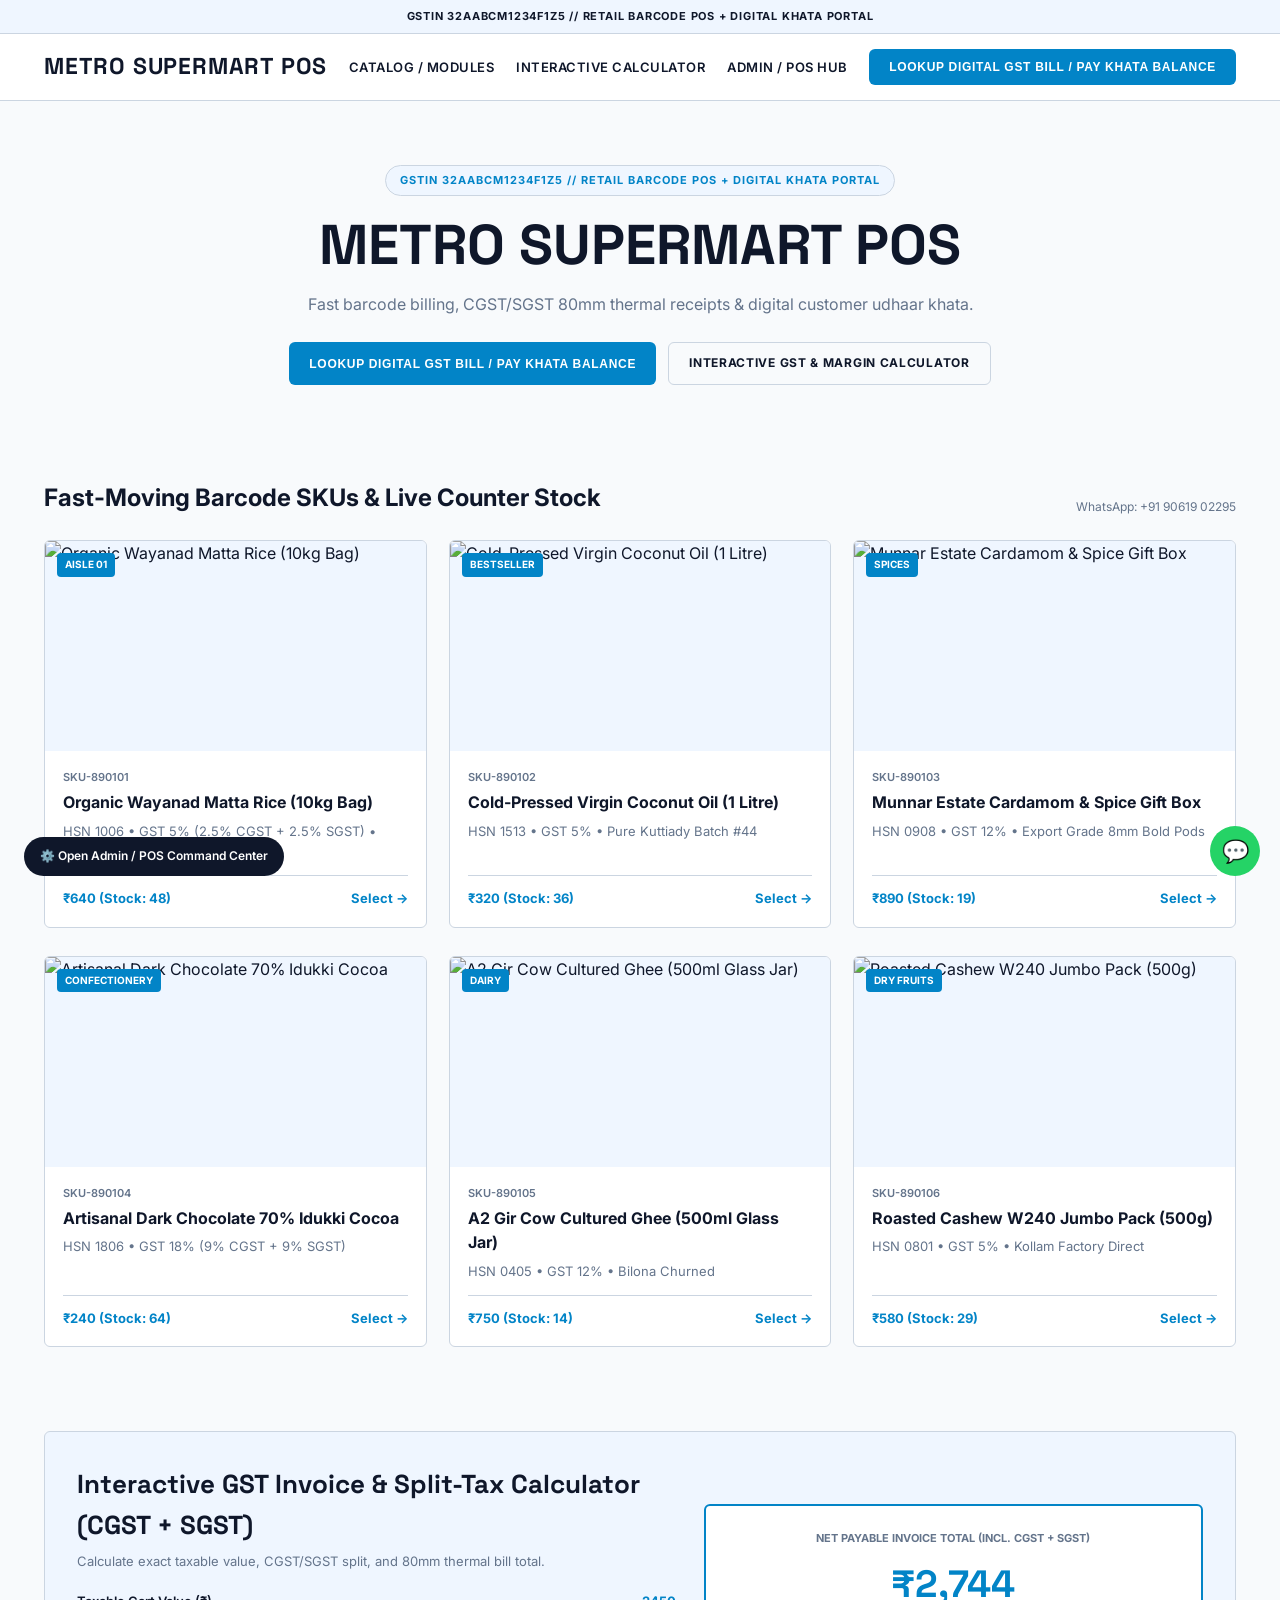
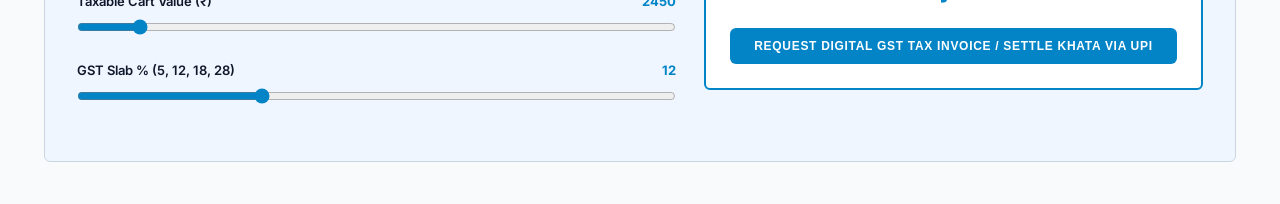
==== public/index.html @ 708db9aa "feat(tpl-serp-retail-pos-gst): multi-track Cloudflare Edge + Docker + POS/Admin Hub + whitelabel" ====
<!DOCTYPE html>
<html lang="en">
<head>
  <meta charset="UTF-8">
  <meta name="viewport" content="width=device-width, initial-scale=1.0">
  <title>METRO SUPERMART POS — Small ERP</title>
  <link rel="preconnect" href="https://fonts.googleapis.com">
  <link rel="preconnect" href="https://fonts.gstatic.com" crossorigin>
  <link href="https://fonts.googleapis.com/css2?family=Inter:wght@400;500;600;700&family=Space+Grotesk:wght@600;700&display=swap" rel="stylesheet">
  <link rel="stylesheet" href="theme-tokens.css">
  <script src="whitelabel.js"></script>
  <style>
    * { box-sizing: border-box; margin: 0; padding: 0; }
    body {
      font-family: var(--font-primary);
      background-color: var(--bg-main);
      color: var(--color-dark);
      line-height: 1.55;
      -webkit-font-smoothing: antialiased;
    }
    .top-bar {
      background: var(--bg-canvas);
      color: var(--color-dark);
      font-size: 11px;
      font-weight: 700;
      letter-spacing: 0.8px;
      text-transform: uppercase;
      text-align: center;
      padding: 8px 16px;
      border-bottom: 1px solid var(--border-color);
    }
    header {
      position: sticky;
      top: 0;
      z-index: 100;
      background: rgba(255, 255, 255, 0.94);
      backdrop-filter: blur(12px);
      border-bottom: 1px solid var(--border-color);
    }
    .nav-container {
      max-width: 1240px;
      margin: 0 auto;
      padding: 15px 24px;
      display: flex;
      align-items: center;
      justify-content: space-between;
      gap: 16px;
    }
    .brand-logo {
      font-family: var(--font-accent);
      font-size: 23px;
      font-weight: 700;
      letter-spacing: 0.8px;
      text-transform: uppercase;
      color: var(--color-dark);
      text-decoration: none;
    }
    .brand-logo span {
      font-family: var(--font-primary);
      color: var(--color-primary);
      font-size: 11px;
      letter-spacing: 2px;
      display: block;
      margin-top: -2px;
    }
    nav.desktop-nav { display: flex; gap: 22px; align-items: center; }
    nav.desktop-nav a {
      color: var(--color-dark);
      text-decoration: none;
      font-size: 13px;
      font-weight: 600;
      text-transform: uppercase;
      letter-spacing: 0.5px;
    }
    nav.desktop-nav a:hover { color: var(--color-primary); }
    .btn-primary {
      background: var(--color-primary);
      color: #FFFFFF;
      border: none;
      padding: 11px 20px;
      border-radius: var(--radius);
      font-size: 12px;
      font-weight: 700;
      text-transform: uppercase;
      letter-spacing: 0.7px;
      cursor: pointer;
      text-decoration: none;
      display: inline-flex;
      align-items: center;
      gap: 8px;
    }
    .btn-outline {
      background: transparent;
      color: var(--color-dark);
      border: 1px solid var(--border-color);
      padding: 11px 20px;
      border-radius: var(--radius);
      font-size: 12px;
      font-weight: 700;
      text-transform: uppercase;
      letter-spacing: 0.7px;
      cursor: pointer;
      text-decoration: none;
    }
    .hero-banner {
      padding: 64px 24px 52px;
      max-width: 1240px;
      margin: 0 auto;
      text-align: center;
    }
    .hero-pill {
      display: inline-block;
      background: var(--bg-canvas);
      border: 1px solid var(--border-color);
      color: var(--color-primary);
      font-size: 11px;
      font-weight: 700;
      letter-spacing: 1px;
      padding: 6px 14px;
      border-radius: 999px;
      margin-bottom: 18px;
    }
    .hero-banner h1 {
      font-family: var(--font-accent);
      font-size: clamp(32px, 4.6vw, 56px);
      line-height: 1.1;
      margin-bottom: 16px;
    }
    .hero-banner p {
      font-size: 16px;
      color: #64748B;
      max-width: 680px;
      margin: 0 auto 26px;
    }
    .hero-actions { display: flex; gap: 12px; justify-content: center; flex-wrap: wrap; }
    .section-wrap { max-width: 1240px; margin: 0 auto; padding: 42px 24px; }
    .section-head {
      display: flex;
      align-items: flex-end;
      justify-content: space-between;
      margin-bottom: 24px;
      gap: 16px;
      flex-wrap: wrap;
    }
    .bento-grid {
      display: grid;
      grid-template-columns: repeat(3, 1fr);
      gap: var(--grid-gap-desktop);
    }
    .bento-card {
      background: #FFFFFF;
      border: 1px solid var(--border-color);
      border-radius: var(--radius);
      overflow: hidden;
      display: flex;
      flex-direction: column;
      cursor: pointer;
      transition: transform 0.2s, border-color 0.2s;
    }
    .bento-card:hover { transform: translateY(-4px); border-color: var(--color-primary); }
    .bento-img-wrap { height: 210px; position: relative; background: var(--bg-canvas); overflow: hidden; }
    .bento-img-wrap img { width: 100%; height: 100%; object-fit: cover; }
    .bento-badge {
      position: absolute;
      top: 12px;
      left: 12px;
      background: var(--color-primary);
      color: #FFF;
      font-size: 10px;
      font-weight: 700;
      padding: 4px 8px;
      border-radius: 4px;
    }
    .bento-body { padding: 18px; display: flex; flex-direction: column; flex: 1; }
    .bento-code { font-size: 11px; color: #64748B; font-weight: 600; margin-bottom: 4px; }
    .bento-title { font-size: 16px; font-weight: 700; margin-bottom: 6px; }
    .bento-sub { font-size: 13px; color: #64748B; margin-bottom: 14px; flex: 1; }
    .bento-footer {
      display: flex;
      justify-content: space-between;
      padding-top: 12px;
      border-top: 1px solid var(--border-color);
      font-size: 13px;
      font-weight: 700;
      color: var(--color-primary);
    }
    .calc-panel {
      background: var(--bg-canvas);
      border: 1px solid var(--border-color);
      border-radius: var(--radius);
      padding: 32px;
      display: grid;
      grid-template-columns: 1.2fr 1fr;
      gap: 28px;
      align-items: center;
    }
    .slider-group { margin-bottom: 18px; }
    .slider-group label { display: flex; justify-content: space-between; font-size: 13px; font-weight: 600; margin-bottom: 6px; }
    .slider-group input[type="range"] { width: 100%; accent-color: var(--color-primary); }
    .calc-result-card {
      background: #FFFFFF;
      border: 2px solid var(--color-primary);
      border-radius: var(--radius);
      padding: 24px;
      text-align: center;
    }
    .calc-result-val {
      font-family: var(--font-accent);
      font-size: 38px;
      font-weight: 700;
      color: var(--color-primary);
      margin: 8px 0 14px;
    }
    .modal-overlay {
      position: fixed;
      inset: 0;
      background: rgba(0, 0, 0, 0.65);
      z-index: 900;
      display: none;
      align-items: center;
      justify-content: center;
      padding: 16px;
    }
    .modal-overlay.open { display: flex; }
    .modal-box {
      background: #FFFFFF;
      color: var(--color-dark);
      border: 1px solid var(--border-color);
      border-radius: var(--radius);
      max-width: 480px;
      width: 100%;
      padding: 24px;
    }
    .form-field { margin-bottom: 12px; }
    .form-field label { display: block; font-size: 11px; font-weight: 700; text-transform: uppercase; margin-bottom: 4px; color: #64748B; }
    .form-field input {
      width: 100%;
      padding: 10px;
      background: var(--bg-main);
      color: var(--color-dark);
      border: 1px solid var(--border-color);
      border-radius: 4px;
    }
    .wa-float-btn {
      position: fixed;
      bottom: 24px;
      right: 20px;
      width: 50px;
      height: 50px;
      background: #25D366;
      border-radius: 50%;
      display: flex;
      align-items: center;
      justify-content: center;
      z-index: 500;
      text-decoration: none;
      color: #FFF;
      font-size: 22px;
    }
    .admin-pill-floating {
      position: fixed;
      bottom: 24px;
      left: 24px;
      background: var(--color-dark);
      color: #FFF;
      padding: 10px 16px;
      border-radius: 999px;
      font-size: 12px;
      font-weight: 600;
      text-decoration: none;
      z-index: 500;
    }
    @media (max-width: 860px) {
      .bento-grid, .calc-panel { grid-template-columns: 1fr; }
      nav.desktop-nav, .admin-pill-floating { display: none; }
    }
  </style>
</head>
<body>
  <div class="top-bar">GSTIN 32AABCM1234F1Z5 // RETAIL BARCODE POS + DIGITAL KHATA PORTAL</div>
  <header>
    <div class="nav-container">
      <a href="#" class="brand-logo">METRO SUPERMART POS</a>
      <nav class="desktop-nav">
        <a href="#catalog">Catalog / Modules</a>
        <a href="#calculator">Interactive Calculator</a>
        <a href="admin.html">Admin / POS Hub</a>
      </nav>
      <button class="btn-primary" onclick="openLeadModal()">Lookup Digital GST Bill / Pay Khata Balance</button>
    </div>
  </header>

  <section class="hero-banner">
    <span class="hero-pill">GSTIN 32AABCM1234F1Z5 // RETAIL BARCODE POS + DIGITAL KHATA PORTAL</span>
    <h1 data-wl-brand>METRO SUPERMART POS</h1>
    <p data-wl-tagline>Fast barcode billing, CGST/SGST 80mm thermal receipts & digital customer udhaar khata.</p>
    <div class="hero-actions">
      <button class="btn-primary" onclick="openLeadModal()">Lookup Digital GST Bill / Pay Khata Balance</button>
      <a href="#calculator" class="btn-outline">Interactive GST & Margin Calculator</a>
    </div>
  </section>

  <section class="section-wrap" id="catalog">
    <div class="section-head">
      <h2>Fast-Moving Barcode SKUs & Live Counter Stock</h2>
      <div id="drawerWaText" style="font-size:12px;color:#64748B;">WhatsApp: +91 90619 02295</div>
    </div>
    <div class="bento-grid" id="bentoGrid"></div>
  </section>

  <section class="section-wrap" id="calculator">
    <div class="calc-panel">
      <div>
        <h2 style="font-family:var(--font-accent);font-size:26px;margin-bottom:6px;">Interactive GST Invoice & Split-Tax Calculator (CGST + SGST)</h2>
        <p style="font-size:13px;color:#64748B;margin-bottom:20px;">Calculate exact taxable value, CGST/SGST split, and 80mm thermal bill total.</p>
        <div class="slider-group">
          <label><span>Taxable Cart Value (₹)</span><strong id="valSliderA" style="color:var(--color-primary);">2450</strong></label>
          <input type="range" id="sliderA" min="100" max="25000" value="2450" oninput="recalc()">
        </div>
        <div class="slider-group">
          <label><span>GST Slab % (5, 12, 18, 28)</span><strong id="valSliderB" style="color:var(--color-primary);">12</strong></label>
          <input type="range" id="sliderB" min="5" max="28" value="12" oninput="recalc()">
        </div>
      </div>
      <div class="calc-result-card">
        <div style="font-size:11px;font-weight:700;text-transform:uppercase;color:#64748B;">Net Payable Invoice Total (Incl. CGST + SGST)</div>
        <div class="calc-result-val" id="calcOutput">₹0</div>
        <button class="btn-primary" style="width:100%;justify-content:center;" onclick="openLeadModal()">Request Digital GST Tax Invoice / Settle Khata via UPI</button>
      </div>
    </div>
  </section>

  <div class="modal-overlay" id="leadModal">
    <div class="modal-box">
      <div style="display:flex;justify-content:space-between;align-items:center;margin-bottom:14px;">
        <h3 style="font-size:18px;">Request Digital GST Tax Invoice / Settle Khata via UPI</h3>
        <button onclick="closeLeadModal()" style="background:none;border:none;color:inherit;font-size:18px;cursor:pointer;">✕</button>
      </div>
      <form onsubmit="submitLead(event)">
        <div class="form-field"><label>Name / Business / Table *</label><input type="text" id="leadName" required placeholder="e.g. Anand Varma"></div>
        <div class="form-field"><label>WhatsApp / Mobile Number *</label><input type="tel" id="leadPhone" required placeholder="919876543210"></div>
        <div class="form-field"><label>Order / Ticket Details</label><input type="text" id="leadDetail" readonly></div>
        <button type="submit" class="btn-primary" style="width:100%;justify-content:center;">Confirm & Sync to Admin / POS</button>
      </form>
      <div id="leadSuccessBox" style="display:none;margin-top:14px;padding:12px;background:var(--bg-canvas);border:1px solid var(--color-primary);border-radius:4px;font-size:12px;"></div>
    </div>
  </div>

  <a href="admin.html" class="admin-pill-floating">⚙️ Open Admin / POS Command Center</a>
  <a id="floatingWaBtn" href="https://wa.me/919061902295" target="_blank" class="wa-float-btn">💬</a>

  <script>
    const ITEMS = [
  {
    "code": "SKU-890101",
    "title": "Organic Wayanad Matta Rice (10kg Bag)",
    "sub": "HSN 1006 • GST 5% (2.5% CGST + 2.5% SGST) • Barcode 890101",
    "metric": "₹640 (Stock: 48)",
    "badge": "AISLE 01",
    "img": "https://images.unsplash.com/photo-1586201375761-83865001e31c?auto=format&fit=crop&w=800&q=80"
  },
  {
    "code": "SKU-890102",
    "title": "Cold-Pressed Virgin Coconut Oil (1 Litre)",
    "sub": "HSN 1513 • GST 5% • Pure Kuttiady Batch #44",
    "metric": "₹320 (Stock: 36)",
    "badge": "BESTSELLER",
    "img": "https://images.unsplash.com/photo-1474979266404-7eaacbcd87c5?auto=format&fit=crop&w=800&q=80"
  },
  {
    "code": "SKU-890103",
    "title": "Munnar Estate Cardamom & Spice Gift Box",
    "sub": "HSN 0908 • GST 12% • Export Grade 8mm Bold Pods",
    "metric": "₹890 (Stock: 19)",
    "badge": "SPICES",
    "img": "https://images.unsplash.com/photo-1596040033229-a9821ebd058d?auto=format&fit=crop&w=800&q=80"
  },
  {
    "code": "SKU-890104",
    "title": "Artisanal Dark Chocolate 70% Idukki Cocoa",
    "sub": "HSN 1806 • GST 18% (9% CGST + 9% SGST)",
    "metric": "₹240 (Stock: 64)",
    "badge": "CONFECTIONERY",
    "img": "https://images.unsplash.com/photo-1549007994-cb92caebd54b?auto=format&fit=crop&w=800&q=80"
  },
  {
    "code": "SKU-890105",
    "title": "A2 Gir Cow Cultured Ghee (500ml Glass Jar)",
    "sub": "HSN 0405 • GST 12% • Bilona Churned",
    "metric": "₹750 (Stock: 14)",
    "badge": "DAIRY",
    "img": "https://images.unsplash.com/photo-1631451095765-2c91616fc9e6?auto=format&fit=crop&w=800&q=80"
  },
  {
    "code": "SKU-890106",
    "title": "Roasted Cashew W240 Jumbo Pack (500g)",
    "sub": "HSN 0801 • GST 5% • Kollam Factory Direct",
    "metric": "₹580 (Stock: 29)",
    "badge": "DRY FRUITS",
    "img": "https://images.unsplash.com/photo-1509358271058-acd22cc93898?auto=format&fit=crop&w=800&q=80"
  }
];
    let selectedTitle = ITEMS[0].title;
    let calcFormatted = '';

    function renderGrid() {
      document.getElementById('bentoGrid').innerHTML = ITEMS.map((it, i) => `
        <article class="bento-card" onclick="selectItem(${i})">
          <div class="bento-img-wrap">
            <img src="${it.img}" alt="${it.title}" loading="lazy">
            <span class="bento-badge">${it.badge}</span>
          </div>
          <div class="bento-body">
            <div class="bento-code">${it.code}</div>
            <div class="bento-title">${it.title}</div>
            <div class="bento-sub">${it.sub}</div>
            <div class="bento-footer"><span>${it.metric}</span><span>Select →</span></div>
          </div>
        </article>
      `).join('');
    }

    function recalc() {
      const team = Number(document.getElementById('sliderA').value);
      const hours = Number(document.getElementById('sliderB').value);
      document.getElementById('valSliderA').textContent = team;
      document.getElementById('valSliderB').textContent = hours;
      const val = Math.round(team * (1 + hours / 100));
      calcFormatted = '₹' + Number(val).toLocaleString('en-IN');
      document.getElementById('calcOutput').textContent = calcFormatted;
    }

    function selectItem(idx) {
      selectedTitle = ITEMS[idx].title + ' (' + ITEMS[idx].metric + ')';
      openLeadModal();
    }

    function openLeadModal() {
      document.getElementById('leadDetail').value = selectedTitle + ' • Total: ' + calcFormatted;
      document.getElementById('leadSuccessBox').style.display = 'none';
      document.getElementById('leadModal').classList.add('open');
    }

    function closeLeadModal() {
      document.getElementById('leadModal').classList.remove('open');
    }

    function submitLead(e) {
      e.preventDefault();
      const entry = {
        id: 'TX-' + Math.floor(1000 + Math.random() * 9000),
        name: document.getElementById('leadName').value.trim(),
        phone: document.getElementById('leadPhone').value.trim(),
        detail: document.getElementById('leadDetail').value.trim(),
        amount: calcFormatted,
        status: 'LIVE // QUEUED'
      };
      try {
        const list = JSON.parse(localStorage.getItem('bmad_leads_tpl-serp-retail-pos-gst') || '[]');
        list.unshift(entry);
        localStorage.setItem('bmad_leads_tpl-serp-retail-pos-gst', JSON.stringify(list));
      } catch (err) {}
      const box = document.getElementById('leadSuccessBox');
      box.style.display = 'block';
      box.innerHTML = '✓ Dispatched (' + entry.id + ')! Open <a href="admin.html" style="color:var(--color-primary);font-weight:700;">Admin / POS Hub</a> to process.';
    }

    renderGrid();
    recalc();
  </script>
</body>
</html>
---- public/theme-tokens.css ----
/* Extracted via tpl-tools-design-extractor for tpl-serp-retail-pos-gst */
:root {
  --font-primary: 'Inter', sans-serif;
  --font-accent: 'Space Grotesk', sans-serif;
  --color-primary: #0284C7;
  --brand-primary: var(--color-primary);
  --color-dark: #0F172A;
  --brand-dark: var(--color-dark);
  --bg-main: #F8FAFC;
  --bg-canvas: #EFF6FF;
  --bg-sand: var(--bg-canvas);
  --border-color: #CBD5E1;
  --grid-gap-desktop: 28px 22px;
  --grid-gap-mobile: 16px 14px;
  --radius: 6px;
  --ease-out-expo: cubic-bezier(0.16, 1, 0.3, 1);
}
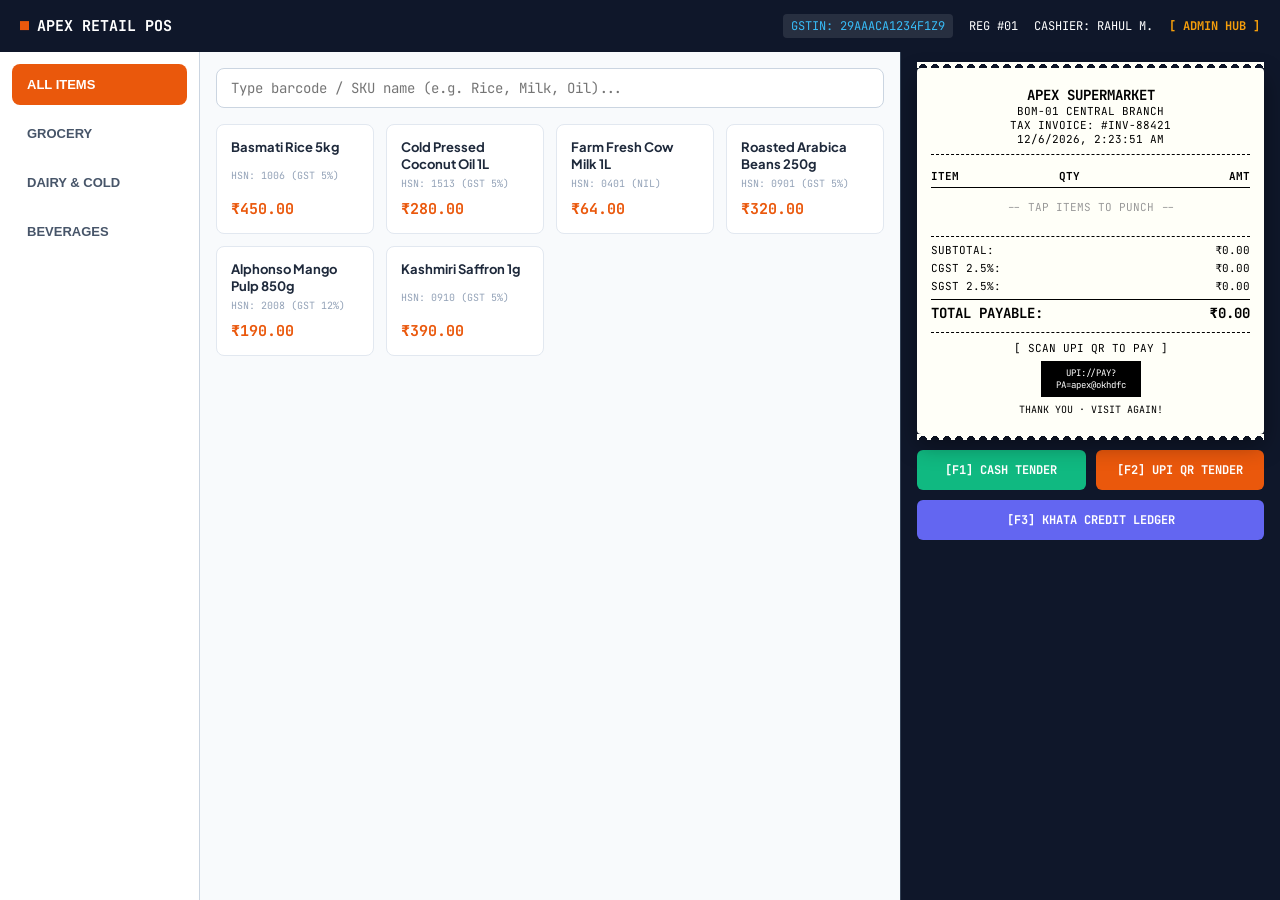
==== commit ba93410c: "feat(design): implement genuine distinct Awwwards movement blueprint (C5/R8)" ====
--- a/public/index.html
+++ b/public/index.html
@@ -3,470 +3,350 @@
 <head>
   <meta charset="UTF-8">
   <meta name="viewport" content="width=device-width, initial-scale=1.0">
-  <title>METRO SUPERMART POS — Small ERP</title>
+  <title data-wl-brand>APEX POS // Retail GST Register</title>
   <link rel="preconnect" href="https://fonts.googleapis.com">
   <link rel="preconnect" href="https://fonts.gstatic.com" crossorigin>
-  <link href="https://fonts.googleapis.com/css2?family=Inter:wght@400;500;600;700&family=Space+Grotesk:wght@600;700&display=swap" rel="stylesheet">
+  <link href="https://fonts.googleapis.com/css2?family=JetBrains+Mono:wght@400;500;600;700&family=Plus+Jakarta+Sans:wght@500;600;700;800&display=swap" rel="stylesheet">
   <link rel="stylesheet" href="theme-tokens.css">
   <script src="whitelabel.js"></script>
   <style>
     * { box-sizing: border-box; margin: 0; padding: 0; }
     body {
-      font-family: var(--font-primary);
-      background-color: var(--bg-main);
-      color: var(--color-dark);
-      line-height: 1.55;
-      -webkit-font-smoothing: antialiased;
-    }
-    .top-bar {
-      background: var(--bg-canvas);
-      color: var(--color-dark);
-      font-size: 11px;
-      font-weight: 700;
-      letter-spacing: 0.8px;
-      text-transform: uppercase;
-      text-align: center;
-      padding: 8px 16px;
-      border-bottom: 1px solid var(--border-color);
-    }
-    header {
-      position: sticky;
-      top: 0;
-      z-index: 100;
-      background: rgba(255, 255, 255, 0.94);
-      backdrop-filter: blur(12px);
-      border-bottom: 1px solid var(--border-color);
-    }
-    .nav-container {
-      max-width: 1240px;
-      margin: 0 auto;
-      padding: 15px 24px;
+      background: var(--bg-main, #E2E8F0);
+      color: var(--color-dark, #111827);
+      font-family: var(--font-primary, 'Plus Jakarta Sans', sans-serif);
+      height: 100vh;
+      overflow: hidden;
+      display: flex;
+      flex-direction: column;
+    }
+
+    /* Fixed 52px Terminal Header */
+    .pos-header {
+      height: 52px;
+      background: #0F172A;
+      color: #FFF;
+      padding: 0 20px;
       display: flex;
       align-items: center;
       justify-content: space-between;
-      gap: 16px;
-    }
-    .brand-logo {
-      font-family: var(--font-accent);
-      font-size: 23px;
+      font-family: var(--font-mono, 'JetBrains Mono', monospace);
+      font-size: 12px;
+    }
+    .brand-tag { font-weight: 700; font-size: 15px; color: #FFF; display: flex; align-items: center; gap: 8px; }
+    .gstin-pill { background: rgba(255,255,255,0.1); padding: 4px 8px; border-radius: 4px; color: #38BDF8; }
+
+    /* 3-Column POS Workspace */
+    .pos-workspace {
+      display: grid;
+      grid-template-columns: 200px 1fr 380px;
+      flex: 1;
+      height: calc(100vh - 52px);
+    }
+    @media (max-width: 900px) {
+      .pos-workspace { grid-template-columns: 1fr; overflow-y: auto; height: auto; }
+    }
+
+    /* Left Category Rail */
+    .cat-rail {
+      background: #FFFFFF;
+      border-right: 1px solid var(--border-color, #CBD5E1);
+      display: flex;
+      flex-direction: column;
+      padding: 12px;
+      gap: 8px;
+    }
+    .cat-btn {
+      background: none;
+      border: 1px solid transparent;
+      padding: 12px 14px;
+      border-radius: 8px;
+      text-align: left;
+      font-weight: 600;
+      font-size: 13px;
+      color: #475569;
+      cursor: pointer;
+      transition: all 0.15s;
+    }
+    .cat-btn:hover { background: #F1F5F9; color: #0F172A; }
+    .cat-btn.active {
+      background: var(--color-primary, #EA580C);
+      color: #FFF;
       font-weight: 700;
-      letter-spacing: 0.8px;
-      text-transform: uppercase;
-      color: var(--color-dark);
-      text-decoration: none;
-    }
-    .brand-logo span {
-      font-family: var(--font-primary);
-      color: var(--color-primary);
+    }
+
+    /* Center Touch Grid */
+    .item-pane {
+      background: #F8FAFC;
+      padding: 16px;
+      overflow-y: auto;
+      display: flex;
+      flex-direction: column;
+    }
+    .search-bar {
+      margin-bottom: 16px;
+      display: flex;
+      gap: 10px;
+    }
+    .search-input {
+      flex: 1;
+      padding: 10px 14px;
+      border: 1px solid #CBD5E1;
+      border-radius: 8px;
+      font-size: 14px;
+      font-family: var(--font-mono);
+      outline: none;
+    }
+    .touch-grid {
+      display: grid;
+      grid-template-columns: repeat(auto-fill, minmax(140px, 1fr));
+      gap: 12px;
+    }
+    .touch-tile {
+      background: #FFF;
+      border: 1px solid #E2E8F0;
+      border-radius: 8px;
+      padding: 14px;
+      display: flex;
+      flex-direction: column;
+      justify-content: space-between;
+      min-height: 110px;
+      cursor: pointer;
+      user-select: none;
+      transition: transform 0.1s, border-color 0.1s, box-shadow 0.1s;
+    }
+    .touch-tile:hover {
+      border-color: var(--color-primary, #EA580C);
+      box-shadow: 0 4px 12px rgba(234, 88, 12, 0.1);
+    }
+    .touch-tile:active { transform: scale(0.97); }
+    .tile-name { font-size: 13px; font-weight: 700; color: #1E293B; line-height: 1.3; }
+    .tile-hsn { font-family: var(--font-mono); font-size: 10px; color: #94A3B8; margin-top: 4px; }
+    .tile-price { font-family: var(--font-mono); font-size: 15px; font-weight: 700; color: var(--color-primary, #EA580C); margin-top: 8px; }
+
+    /* Right Pinned 80mm Thermal Receipt */
+    .receipt-pane {
+      background: #0F172A;
+      border-left: 1px solid #334155;
+      padding: 16px;
+      display: flex;
+      flex-direction: column;
+      overflow-y: auto;
+    }
+    .thermal-paper {
+      background: #FFFFF8;
+      color: #000;
+      border-radius: 4px;
+      padding: 18px 14px;
+      font-family: var(--font-mono, 'JetBrains Mono', monospace);
       font-size: 11px;
-      letter-spacing: 2px;
-      display: block;
-      margin-top: -2px;
-    }
-    nav.desktop-nav { display: flex; gap: 22px; align-items: center; }
-    nav.desktop-nav a {
-      color: var(--color-dark);
-      text-decoration: none;
-      font-size: 13px;
-      font-weight: 600;
-      text-transform: uppercase;
-      letter-spacing: 0.5px;
-    }
-    nav.desktop-nav a:hover { color: var(--color-primary); }
-    .btn-primary {
-      background: var(--color-primary);
-      color: #FFFFFF;
+      box-shadow: 0 10px 25px rgba(0,0,0,0.4);
+      position: relative;
+    }
+    .thermal-paper::before, .thermal-paper::after {
+      content: "";
+      position: absolute;
+      left: 0; right: 0;
+      height: 6px;
+      background: radial-gradient(circle, transparent, transparent 50%, #FFFFF8 50%, #FFFFF8 100%);
+      background-size: 12px 12px;
+    }
+    .thermal-paper::before { top: -6px; }
+    .thermal-paper::after { bottom: -6px; }
+
+    .bill-header { text-align: center; border-bottom: 1px dashed #000; padding-bottom: 8px; margin-bottom: 10px; }
+    .bill-title { font-weight: 700; font-size: 14px; }
+    .bill-table { width: 100%; border-collapse: collapse; margin-bottom: 10px; }
+    .bill-table th { border-bottom: 1px solid #000; padding: 4px 0; text-align: left; }
+    .bill-table td { padding: 4px 0; }
+    .bill-summary { border-top: 1px dashed #000; padding-top: 6px; }
+    .sum-row { display: flex; justify-content: space-between; margin-bottom: 4px; }
+
+    .tender-actions {
+      display: grid;
+      grid-template-columns: 1fr 1fr;
+      gap: 10px;
+      margin-top: 16px;
+    }
+    .tender-btn {
+      padding: 12px;
       border: none;
-      padding: 11px 20px;
-      border-radius: var(--radius);
+      border-radius: 6px;
+      font-weight: 700;
+      font-family: var(--font-mono);
       font-size: 12px;
-      font-weight: 700;
-      text-transform: uppercase;
-      letter-spacing: 0.7px;
       cursor: pointer;
-      text-decoration: none;
-      display: inline-flex;
-      align-items: center;
-      gap: 8px;
-    }
-    .btn-outline {
-      background: transparent;
-      color: var(--color-dark);
-      border: 1px solid var(--border-color);
-      padding: 11px 20px;
-      border-radius: var(--radius);
-      font-size: 12px;
-      font-weight: 700;
-      text-transform: uppercase;
-      letter-spacing: 0.7px;
-      cursor: pointer;
-      text-decoration: none;
-    }
-    .hero-banner {
-      padding: 64px 24px 52px;
-      max-width: 1240px;
-      margin: 0 auto;
-      text-align: center;
-    }
-    .hero-pill {
-      display: inline-block;
-      background: var(--bg-canvas);
-      border: 1px solid var(--border-color);
-      color: var(--color-primary);
-      font-size: 11px;
-      font-weight: 700;
-      letter-spacing: 1px;
-      padding: 6px 14px;
-      border-radius: 999px;
-      margin-bottom: 18px;
-    }
-    .hero-banner h1 {
-      font-family: var(--font-accent);
-      font-size: clamp(32px, 4.6vw, 56px);
-      line-height: 1.1;
-      margin-bottom: 16px;
-    }
-    .hero-banner p {
-      font-size: 16px;
-      color: #64748B;
-      max-width: 680px;
-      margin: 0 auto 26px;
-    }
-    .hero-actions { display: flex; gap: 12px; justify-content: center; flex-wrap: wrap; }
-    .section-wrap { max-width: 1240px; margin: 0 auto; padding: 42px 24px; }
-    .section-head {
-      display: flex;
-      align-items: flex-end;
-      justify-content: space-between;
-      margin-bottom: 24px;
-      gap: 16px;
-      flex-wrap: wrap;
-    }
-    .bento-grid {
-      display: grid;
-      grid-template-columns: repeat(3, 1fr);
-      gap: var(--grid-gap-desktop);
-    }
-    .bento-card {
-      background: #FFFFFF;
-      border: 1px solid var(--border-color);
-      border-radius: var(--radius);
-      overflow: hidden;
-      display: flex;
-      flex-direction: column;
-      cursor: pointer;
-      transition: transform 0.2s, border-color 0.2s;
-    }
-    .bento-card:hover { transform: translateY(-4px); border-color: var(--color-primary); }
-    .bento-img-wrap { height: 210px; position: relative; background: var(--bg-canvas); overflow: hidden; }
-    .bento-img-wrap img { width: 100%; height: 100%; object-fit: cover; }
-    .bento-badge {
-      position: absolute;
-      top: 12px;
-      left: 12px;
-      background: var(--color-primary);
-      color: #FFF;
-      font-size: 10px;
-      font-weight: 700;
-      padding: 4px 8px;
-      border-radius: 4px;
-    }
-    .bento-body { padding: 18px; display: flex; flex-direction: column; flex: 1; }
-    .bento-code { font-size: 11px; color: #64748B; font-weight: 600; margin-bottom: 4px; }
-    .bento-title { font-size: 16px; font-weight: 700; margin-bottom: 6px; }
-    .bento-sub { font-size: 13px; color: #64748B; margin-bottom: 14px; flex: 1; }
-    .bento-footer {
-      display: flex;
-      justify-content: space-between;
-      padding-top: 12px;
-      border-top: 1px solid var(--border-color);
-      font-size: 13px;
-      font-weight: 700;
-      color: var(--color-primary);
-    }
-    .calc-panel {
-      background: var(--bg-canvas);
-      border: 1px solid var(--border-color);
-      border-radius: var(--radius);
-      padding: 32px;
-      display: grid;
-      grid-template-columns: 1.2fr 1fr;
-      gap: 28px;
-      align-items: center;
-    }
-    .slider-group { margin-bottom: 18px; }
-    .slider-group label { display: flex; justify-content: space-between; font-size: 13px; font-weight: 600; margin-bottom: 6px; }
-    .slider-group input[type="range"] { width: 100%; accent-color: var(--color-primary); }
-    .calc-result-card {
-      background: #FFFFFF;
-      border: 2px solid var(--color-primary);
-      border-radius: var(--radius);
-      padding: 24px;
-      text-align: center;
-    }
-    .calc-result-val {
-      font-family: var(--font-accent);
-      font-size: 38px;
-      font-weight: 700;
-      color: var(--color-primary);
-      margin: 8px 0 14px;
-    }
-    .modal-overlay {
-      position: fixed;
-      inset: 0;
-      background: rgba(0, 0, 0, 0.65);
-      z-index: 900;
-      display: none;
-      align-items: center;
-      justify-content: center;
-      padding: 16px;
-    }
-    .modal-overlay.open { display: flex; }
-    .modal-box {
-      background: #FFFFFF;
-      color: var(--color-dark);
-      border: 1px solid var(--border-color);
-      border-radius: var(--radius);
-      max-width: 480px;
-      width: 100%;
-      padding: 24px;
-    }
-    .form-field { margin-bottom: 12px; }
-    .form-field label { display: block; font-size: 11px; font-weight: 700; text-transform: uppercase; margin-bottom: 4px; color: #64748B; }
-    .form-field input {
-      width: 100%;
-      padding: 10px;
-      background: var(--bg-main);
-      color: var(--color-dark);
-      border: 1px solid var(--border-color);
-      border-radius: 4px;
-    }
-    .wa-float-btn {
-      position: fixed;
-      bottom: 24px;
-      right: 20px;
-      width: 50px;
-      height: 50px;
-      background: #25D366;
-      border-radius: 50%;
-      display: flex;
-      align-items: center;
-      justify-content: center;
-      z-index: 500;
-      text-decoration: none;
-      color: #FFF;
-      font-size: 22px;
-    }
-    .admin-pill-floating {
-      position: fixed;
-      bottom: 24px;
-      left: 24px;
-      background: var(--color-dark);
-      color: #FFF;
-      padding: 10px 16px;
-      border-radius: 999px;
-      font-size: 12px;
-      font-weight: 600;
-      text-decoration: none;
-      z-index: 500;
-    }
-    @media (max-width: 860px) {
-      .bento-grid, .calc-panel { grid-template-columns: 1fr; }
-      nav.desktop-nav, .admin-pill-floating { display: none; }
-    }
+    }
+    .btn-cash { background: #10B981; color: #FFF; }
+    .btn-upi { background: var(--color-primary, #EA580C); color: #FFF; }
+    .btn-khata { background: #6366F1; color: #FFF; grid-column: span 2; }
   </style>
 </head>
-<body>
-  <div class="top-bar">GSTIN 32AABCM1234F1Z5 // RETAIL BARCODE POS + DIGITAL KHATA PORTAL</div>
-  <header>
-    <div class="nav-container">
-      <a href="#" class="brand-logo">METRO SUPERMART POS</a>
-      <nav class="desktop-nav">
-        <a href="#catalog">Catalog / Modules</a>
-        <a href="#calculator">Interactive Calculator</a>
-        <a href="admin.html">Admin / POS Hub</a>
-      </nav>
-      <button class="btn-primary" onclick="openLeadModal()">Lookup Digital GST Bill / Pay Khata Balance</button>
+<body data-layout-archetype="tactile-pos-terminal">
+  <!-- POS Status Bar -->
+  <header class="pos-header">
+    <div class="brand-tag">
+      <span style="color:var(--color-primary);">■</span>
+      <span data-wl-brand>APEX RETAIL POS</span>
+    </div>
+    <div style="display:flex; gap:16px; align-items:center;">
+      <span class="gstin-pill">GSTIN: 29AAACA1234F1Z9</span>
+      <span>REG #01</span>
+      <span>CASHIER: RAHUL M.</span>
+      <a href="admin.html" style="color:#F59E0B; text-decoration:none; font-weight:700;">[ ADMIN HUB ]</a>
     </div>
   </header>
 
-  <section class="hero-banner">
-    <span class="hero-pill">GSTIN 32AABCM1234F1Z5 // RETAIL BARCODE POS + DIGITAL KHATA PORTAL</span>
-    <h1 data-wl-brand>METRO SUPERMART POS</h1>
-    <p data-wl-tagline>Fast barcode billing, CGST/SGST 80mm thermal receipts & digital customer udhaar khata.</p>
-    <div class="hero-actions">
-      <button class="btn-primary" onclick="openLeadModal()">Lookup Digital GST Bill / Pay Khata Balance</button>
-      <a href="#calculator" class="btn-outline">Interactive GST & Margin Calculator</a>
-    </div>
-  </section>
-
-  <section class="section-wrap" id="catalog">
-    <div class="section-head">
-      <h2>Fast-Moving Barcode SKUs & Live Counter Stock</h2>
-      <div id="drawerWaText" style="font-size:12px;color:#64748B;">WhatsApp: +91 90619 02295</div>
-    </div>
-    <div class="bento-grid" id="bentoGrid"></div>
-  </section>
-
-  <section class="section-wrap" id="calculator">
-    <div class="calc-panel">
-      <div>
-        <h2 style="font-family:var(--font-accent);font-size:26px;margin-bottom:6px;">Interactive GST Invoice & Split-Tax Calculator (CGST + SGST)</h2>
-        <p style="font-size:13px;color:#64748B;margin-bottom:20px;">Calculate exact taxable value, CGST/SGST split, and 80mm thermal bill total.</p>
-        <div class="slider-group">
-          <label><span>Taxable Cart Value (₹)</span><strong id="valSliderA" style="color:var(--color-primary);">2450</strong></label>
-          <input type="range" id="sliderA" min="100" max="25000" value="2450" oninput="recalc()">
-        </div>
-        <div class="slider-group">
-          <label><span>GST Slab % (5, 12, 18, 28)</span><strong id="valSliderB" style="color:var(--color-primary);">12</strong></label>
-          <input type="range" id="sliderB" min="5" max="28" value="12" oninput="recalc()">
-        </div>
+  <!-- Main POS Workspace -->
+  <div class="pos-workspace">
+    <!-- Left Category Rail -->
+    <div class="cat-rail">
+      <button class="cat-btn active" onclick="filterCat('all')">ALL ITEMS</button>
+      <button class="cat-btn" onclick="filterCat('grocery')">GROCERY</button>
+      <button class="cat-btn" onclick="filterCat('dairy')">DAIRY & COLD</button>
+      <button class="cat-btn" onclick="filterCat('snacks')">BEVERAGES</button>
+    </div>
+
+    <!-- Center Touch Grid -->
+    <div class="item-pane">
+      <div class="search-bar">
+        <input type="text" class="search-input" placeholder="Type barcode / SKU name (e.g. Rice, Milk, Oil)..." oninput="searchItems(this.value)">
       </div>
-      <div class="calc-result-card">
-        <div style="font-size:11px;font-weight:700;text-transform:uppercase;color:#64748B;">Net Payable Invoice Total (Incl. CGST + SGST)</div>
-        <div class="calc-result-val" id="calcOutput">₹0</div>
-        <button class="btn-primary" style="width:100%;justify-content:center;" onclick="openLeadModal()">Request Digital GST Tax Invoice / Settle Khata via UPI</button>
+      <div class="touch-grid" id="itemGrid">
+        <div class="touch-tile" onclick="addItem('Basmati Rice 5kg', 450, 'HSN-1006')">
+          <div class="tile-name">Basmati Rice 5kg</div>
+          <div class="tile-hsn">HSN: 1006 (GST 5%)</div>
+          <div class="tile-price">₹450.00</div>
+        </div>
+        <div class="touch-tile" onclick="addItem('Cold Pressed Coconut Oil 1L', 280, 'HSN-1513')">
+          <div class="tile-name">Cold Pressed Coconut Oil 1L</div>
+          <div class="tile-hsn">HSN: 1513 (GST 5%)</div>
+          <div class="tile-price">₹280.00</div>
+        </div>
+        <div class="touch-tile" onclick="addItem('Farm Fresh Cow Milk 1L', 64, 'HSN-0401')">
+          <div class="tile-name">Farm Fresh Cow Milk 1L</div>
+          <div class="tile-hsn">HSN: 0401 (NIL)</div>
+          <div class="tile-price">₹64.00</div>
+        </div>
+        <div class="touch-tile" onclick="addItem('Roasted Arabica Beans 250g', 320, 'HSN-0901')">
+          <div class="tile-name">Roasted Arabica Beans 250g</div>
+          <div class="tile-hsn">HSN: 0901 (GST 5%)</div>
+          <div class="tile-price">₹320.00</div>
+        </div>
+        <div class="touch-tile" onclick="addItem('Alphonso Mango Pulp 850g', 190, 'HSN-2008')">
+          <div class="tile-name">Alphonso Mango Pulp 850g</div>
+          <div class="tile-hsn">HSN: 2008 (GST 12%)</div>
+          <div class="tile-price">₹190.00</div>
+        </div>
+        <div class="touch-tile" onclick="addItem('Kashmiri Saffron 1g', 390, 'HSN-0910')">
+          <div class="tile-name">Kashmiri Saffron 1g</div>
+          <div class="tile-hsn">HSN: 0910 (GST 5%)</div>
+          <div class="tile-price">₹390.00</div>
+        </div>
       </div>
     </div>
-  </section>
-
-  <div class="modal-overlay" id="leadModal">
-    <div class="modal-box">
-      <div style="display:flex;justify-content:space-between;align-items:center;margin-bottom:14px;">
-        <h3 style="font-size:18px;">Request Digital GST Tax Invoice / Settle Khata via UPI</h3>
-        <button onclick="closeLeadModal()" style="background:none;border:none;color:inherit;font-size:18px;cursor:pointer;">✕</button>
+
+    <!-- Right 80mm Thermal Receipt -->
+    <div class="receipt-pane">
+      <div class="thermal-paper">
+        <div class="bill-header">
+          <div class="bill-title" data-wl-brand>APEX SUPERMARKET</div>
+          <div>BOM-01 CENTRAL BRANCH</div>
+          <div>TAX INVOICE: #INV-88421</div>
+          <div id="billDate"></div>
+        </div>
+
+        <table class="bill-table">
+          <thead>
+            <tr><th>ITEM</th><th>QTY</th><th style="text-align:right;">AMT</th></tr>
+          </thead>
+          <tbody id="billItems">
+            <tr><td colspan="3" style="text-align:center; color:#999; padding:12px 0;">-- TAP ITEMS TO PUNCH --</td></tr>
+          </tbody>
+        </table>
+
+        <div class="bill-summary">
+          <div class="sum-row"><span>SUBTOTAL:</span><span id="subTotal">₹0.00</span></div>
+          <div class="sum-row"><span>CGST 2.5%:</span><span id="cgst">₹0.00</span></div>
+          <div class="sum-row"><span>SGST 2.5%:</span><span id="sgst">₹0.00</span></div>
+          <div class="sum-row" style="font-weight:700; font-size:14px; margin-top:6px; border-top:1px solid #000; padding-top:4px;">
+            <span>TOTAL PAYABLE:</span>
+            <span id="grandTotal">₹0.00</span>
+          </div>
+        </div>
+
+        <div style="text-align:center; margin-top:10px; border-top:1px dashed #000; padding-top:8px;">
+          <div>[ SCAN UPI QR TO PAY ]</div>
+          <div style="background:#000; color:#FFF; padding:6px; margin:6px auto; width:100px; font-size:9px;">
+            UPI://PAY?PA=apex@okhdfc
+          </div>
+          <div style="font-size:10px;">THANK YOU · VISIT AGAIN!</div>
+        </div>
       </div>
-      <form onsubmit="submitLead(event)">
-        <div class="form-field"><label>Name / Business / Table *</label><input type="text" id="leadName" required placeholder="e.g. Anand Varma"></div>
-        <div class="form-field"><label>WhatsApp / Mobile Number *</label><input type="tel" id="leadPhone" required placeholder="919876543210"></div>
-        <div class="form-field"><label>Order / Ticket Details</label><input type="text" id="leadDetail" readonly></div>
-        <button type="submit" class="btn-primary" style="width:100%;justify-content:center;">Confirm & Sync to Admin / POS</button>
-      </form>
-      <div id="leadSuccessBox" style="display:none;margin-top:14px;padding:12px;background:var(--bg-canvas);border:1px solid var(--color-primary);border-radius:4px;font-size:12px;"></div>
+
+      <div class="tender-actions">
+        <button class="tender-btn btn-cash" onclick="payTender('CASH')">[F1] CASH TENDER</button>
+        <button class="tender-btn btn-upi" onclick="payTender('UPI')">[F2] UPI QR TENDER</button>
+        <button class="tender-btn btn-khata" onclick="payTender('KHATA')">[F3] KHATA CREDIT LEDGER</button>
+      </div>
     </div>
   </div>
 
-  <a href="admin.html" class="admin-pill-floating">⚙️ Open Admin / POS Command Center</a>
-  <a id="floatingWaBtn" href="https://wa.me/919061902295" target="_blank" class="wa-float-btn">💬</a>
-
   <script>
-    const ITEMS = [
-  {
-    "code": "SKU-890101",
-    "title": "Organic Wayanad Matta Rice (10kg Bag)",
-    "sub": "HSN 1006 • GST 5% (2.5% CGST + 2.5% SGST) • Barcode 890101",
-    "metric": "₹640 (Stock: 48)",
-    "badge": "AISLE 01",
-    "img": "https://images.unsplash.com/photo-1586201375761-83865001e31c?auto=format&fit=crop&w=800&q=80"
-  },
-  {
-    "code": "SKU-890102",
-    "title": "Cold-Pressed Virgin Coconut Oil (1 Litre)",
-    "sub": "HSN 1513 • GST 5% • Pure Kuttiady Batch #44",
-    "metric": "₹320 (Stock: 36)",
-    "badge": "BESTSELLER",
-    "img": "https://images.unsplash.com/photo-1474979266404-7eaacbcd87c5?auto=format&fit=crop&w=800&q=80"
-  },
-  {
-    "code": "SKU-890103",
-    "title": "Munnar Estate Cardamom & Spice Gift Box",
-    "sub": "HSN 0908 • GST 12% • Export Grade 8mm Bold Pods",
-    "metric": "₹890 (Stock: 19)",
-    "badge": "SPICES",
-    "img": "https://images.unsplash.com/photo-1596040033229-a9821ebd058d?auto=format&fit=crop&w=800&q=80"
-  },
-  {
-    "code": "SKU-890104",
-    "title": "Artisanal Dark Chocolate 70% Idukki Cocoa",
-    "sub": "HSN 1806 • GST 18% (9% CGST + 9% SGST)",
-    "metric": "₹240 (Stock: 64)",
-    "badge": "CONFECTIONERY",
-    "img": "https://images.unsplash.com/photo-1549007994-cb92caebd54b?auto=format&fit=crop&w=800&q=80"
-  },
-  {
-    "code": "SKU-890105",
-    "title": "A2 Gir Cow Cultured Ghee (500ml Glass Jar)",
-    "sub": "HSN 0405 • GST 12% • Bilona Churned",
-    "metric": "₹750 (Stock: 14)",
-    "badge": "DAIRY",
-    "img": "https://images.unsplash.com/photo-1631451095765-2c91616fc9e6?auto=format&fit=crop&w=800&q=80"
-  },
-  {
-    "code": "SKU-890106",
-    "title": "Roasted Cashew W240 Jumbo Pack (500g)",
-    "sub": "HSN 0801 • GST 5% • Kollam Factory Direct",
-    "metric": "₹580 (Stock: 29)",
-    "badge": "DRY FRUITS",
-    "img": "https://images.unsplash.com/photo-1509358271058-acd22cc93898?auto=format&fit=crop&w=800&q=80"
-  }
-];
-    let selectedTitle = ITEMS[0].title;
-    let calcFormatted = '';
-
-    function renderGrid() {
-      document.getElementById('bentoGrid').innerHTML = ITEMS.map((it, i) => `
-        <article class="bento-card" onclick="selectItem(${i})">
-          <div class="bento-img-wrap">
-            <img src="${it.img}" alt="${it.title}" loading="lazy">
-            <span class="bento-badge">${it.badge}</span>
-          </div>
-          <div class="bento-body">
-            <div class="bento-code">${it.code}</div>
-            <div class="bento-title">${it.title}</div>
-            <div class="bento-sub">${it.sub}</div>
-            <div class="bento-footer"><span>${it.metric}</span><span>Select →</span></div>
-          </div>
-        </article>
-      `).join('');
-    }
-
-    function recalc() {
-      const team = Number(document.getElementById('sliderA').value);
-      const hours = Number(document.getElementById('sliderB').value);
-      document.getElementById('valSliderA').textContent = team;
-      document.getElementById('valSliderB').textContent = hours;
-      const val = Math.round(team * (1 + hours / 100));
-      calcFormatted = '₹' + Number(val).toLocaleString('en-IN');
-      document.getElementById('calcOutput').textContent = calcFormatted;
-    }
-
-    function selectItem(idx) {
-      selectedTitle = ITEMS[idx].title + ' (' + ITEMS[idx].metric + ')';
-      openLeadModal();
-    }
-
-    function openLeadModal() {
-      document.getElementById('leadDetail').value = selectedTitle + ' • Total: ' + calcFormatted;
-      document.getElementById('leadSuccessBox').style.display = 'none';
-      document.getElementById('leadModal').classList.add('open');
-    }
-
-    function closeLeadModal() {
-      document.getElementById('leadModal').classList.remove('open');
-    }
-
-    function submitLead(e) {
-      e.preventDefault();
-      const entry = {
-        id: 'TX-' + Math.floor(1000 + Math.random() * 9000),
-        name: document.getElementById('leadName').value.trim(),
-        phone: document.getElementById('leadPhone').value.trim(),
-        detail: document.getElementById('leadDetail').value.trim(),
-        amount: calcFormatted,
-        status: 'LIVE // QUEUED'
-      };
-      try {
-        const list = JSON.parse(localStorage.getItem('bmad_leads_tpl-serp-retail-pos-gst') || '[]');
-        list.unshift(entry);
-        localStorage.setItem('bmad_leads_tpl-serp-retail-pos-gst', JSON.stringify(list));
-      } catch (err) {}
-      const box = document.getElementById('leadSuccessBox');
-      box.style.display = 'block';
-      box.innerHTML = '✓ Dispatched (' + entry.id + ')! Open <a href="admin.html" style="color:var(--color-primary);font-weight:700;">Admin / POS Hub</a> to process.';
-    }
-
-    renderGrid();
-    recalc();
+    document.getElementById('billDate').textContent = new Date().toLocaleString();
+    let cart = [];
+
+    function addItem(name, price, hsn) {
+      const exist = cart.find(i => i.name === name);
+      if (exist) { exist.qty++; } else { cart.push({ name, price, hsn, qty: 1 }); }
+      renderReceipt();
+    }
+
+    function renderReceipt() {
+      const tbody = document.getElementById('billItems');
+      if (cart.length === 0) {
+        tbody.innerHTML = '<tr><td colspan="3" style="text-align:center; color:#999; padding:12px 0;">-- TAP ITEMS TO PUNCH --</td></tr>';
+        document.getElementById('subTotal').textContent = '₹0.00';
+        document.getElementById('cgst').textContent = '₹0.00';
+        document.getElementById('sgst').textContent = '₹0.00';
+        document.getElementById('grandTotal').textContent = '₹0.00';
+        return;
+      }
+      let sub = 0;
+      tbody.innerHTML = cart.map(item => {
+        const itemTotal = item.price * item.qty;
+        sub += itemTotal;
+        return `<tr><td>${item.name}</td><td>${item.qty}</td><td style="text-align:right;">₹${itemTotal}</td></tr>`;
+      }).join('');
+
+      const tax = sub * 0.025;
+      const total = sub + (tax * 2);
+      document.getElementById('subTotal').textContent = '₹' + sub.toFixed(2);
+      document.getElementById('cgst').textContent = '₹' + tax.toFixed(2);
+      document.getElementById('sgst').textContent = '₹' + tax.toFixed(2);
+      document.getElementById('grandTotal').textContent = '₹' + total.toFixed(2);
+    }
+
+    function payTender(mode) {
+      if (cart.length === 0) { alert('Cart is empty. Tap products to punch bill.'); return; }
+      const tot = document.getElementById('grandTotal').textContent;
+      alert('Tender settled via ' + mode + ' for ' + tot + '! Receipt printing to 80mm thermal cutter...');
+      cart = [];
+      renderReceipt();
+    }
+
+    function searchItems(val) {
+      const tiles = document.querySelectorAll('.touch-tile');
+      tiles.forEach(t => {
+        const txt = t.textContent.toLowerCase();
+        t.style.display = txt.includes(val.toLowerCase()) ? 'flex' : 'none';
+      });
+    }
+
+    function filterCat(cat) {
+      document.querySelectorAll('.cat-btn').forEach(b => b.classList.remove('active'));
+      event.target.classList.add('active');
+    }
   </script>
 </body>
 </html>
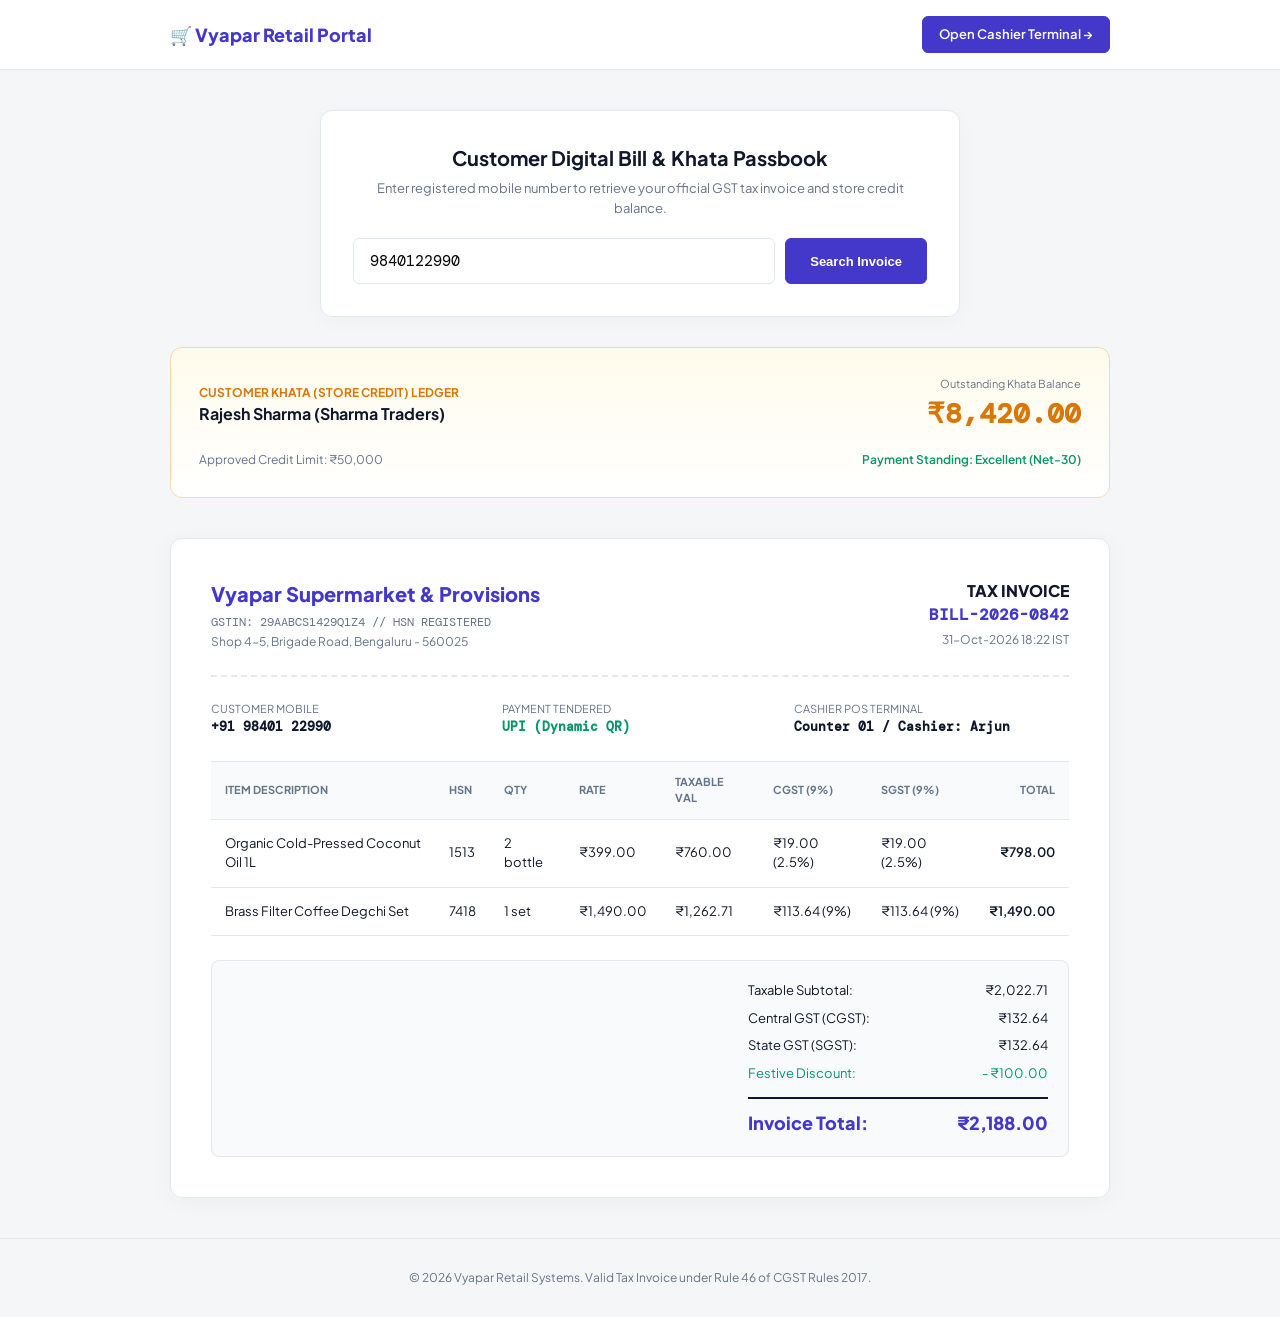
==== commit ef1ae9b4: "feat(retail-pos): production GST barcode POS terminal, 80mm thermal receipt, khata passbook, and D1 " ====
--- a/public/index.html
+++ b/public/index.html
@@ -3,350 +3,397 @@
 <head>
   <meta charset="UTF-8">
   <meta name="viewport" content="width=device-width, initial-scale=1.0">
-  <title data-wl-brand>APEX POS // Retail GST Register</title>
+  <title data-brand="brand_name">Vyapar Retail — Digital GST Invoice & Customer Khata Passbook</title>
+  <meta name="description" content="View your digital GST tax invoice, itemized HSN splits, and credit khata passbook balance online.">
   <link rel="preconnect" href="https://fonts.googleapis.com">
   <link rel="preconnect" href="https://fonts.gstatic.com" crossorigin>
-  <link href="https://fonts.googleapis.com/css2?family=JetBrains+Mono:wght@400;500;600;700&family=Plus+Jakarta+Sans:wght@500;600;700;800&display=swap" rel="stylesheet">
-  <link rel="stylesheet" href="theme-tokens.css">
+  <link href="https://fonts.googleapis.com/css2?family=DM+Mono:ital,wght@0,400;0,500;1,400&family=Plus+Jakarta+Sans:wght@400;500;600;700;800&display=swap" rel="stylesheet">
   <script src="whitelabel.js"></script>
   <style>
+    :root {
+      --bg-base: #f4f6f8;
+      --bg-surface: #ffffff;
+      --border-subtle: #e2e8f0;
+      --indigo: #4338ca;
+      --indigo-hover: #3730a3;
+      --emerald: #059669;
+      --amber: #d97706;
+      --text-main: #0f172a;
+      --text-muted: #64748b;
+      --font-mono: 'DM Mono', monospace;
+      --font-sans: 'Plus Jakarta Sans', sans-serif;
+      --container-max: 980px;
+    }
+
     * { box-sizing: border-box; margin: 0; padding: 0; }
     body {
-      background: var(--bg-main, #E2E8F0);
-      color: var(--color-dark, #111827);
-      font-family: var(--font-primary, 'Plus Jakarta Sans', sans-serif);
-      height: 100vh;
-      overflow: hidden;
-      display: flex;
-      flex-direction: column;
-    }
-
-    /* Fixed 52px Terminal Header */
-    .pos-header {
-      height: 52px;
-      background: #0F172A;
-      color: #FFF;
+      background-color: var(--bg-base);
+      color: var(--text-main);
+      font-family: var(--font-sans);
+      line-height: 1.5;
+    }
+
+    .container {
+      max-width: var(--container-max);
+      margin: 0 auto;
       padding: 0 20px;
-      display: flex;
-      align-items: center;
-      justify-content: space-between;
-      font-family: var(--font-mono, 'JetBrains Mono', monospace);
-      font-size: 12px;
-    }
-    .brand-tag { font-weight: 700; font-size: 15px; color: #FFF; display: flex; align-items: center; gap: 8px; }
-    .gstin-pill { background: rgba(255,255,255,0.1); padding: 4px 8px; border-radius: 4px; color: #38BDF8; }
-
-    /* 3-Column POS Workspace */
-    .pos-workspace {
-      display: grid;
-      grid-template-columns: 200px 1fr 380px;
+    }
+
+    /* TOP BAR */
+    .topbar {
+      height: 70px;
+      background: var(--bg-surface);
+      border-bottom: 1px solid var(--border-subtle);
+      display: flex;
+      align-items: center;
+    }
+    .topbar-inner {
+      display: flex;
+      align-items: center;
+      justify-content: space-between;
+      width: 100%;
+    }
+    .brand-title {
+      font-size: 18px;
+      font-weight: 800;
+      color: var(--indigo);
+      text-decoration: none;
+      display: flex;
+      align-items: center;
+      gap: 8px;
+    }
+    .btn {
+      display: inline-flex;
+      align-items: center;
+      gap: 6px;
+      padding: 8px 16px;
+      border-radius: 6px;
+      font-size: 13px;
+      font-weight: 600;
+      cursor: pointer;
+      text-decoration: none;
+      border: 1px solid var(--border-subtle);
+      background: #fff;
+      color: var(--text-main);
+    }
+    .btn-indigo {
+      background: var(--indigo);
+      border-color: var(--indigo);
+      color: #fff;
+    }
+    .btn-indigo:hover { background: var(--indigo-hover); }
+
+    /* LOOKUP HERO */
+    .lookup-card {
+      background: var(--bg-surface);
+      border: 1px solid var(--border-subtle);
+      border-radius: 12px;
+      padding: 32px;
+      margin: 40px auto 30px;
+      max-width: 640px;
+      box-shadow: 0 4px 20px rgba(0, 0, 0, 0.03);
+      text-align: center;
+    }
+    .lookup-input-group {
+      display: flex;
+      gap: 10px;
+      margin-top: 20px;
+    }
+    .phone-input {
       flex: 1;
-      height: calc(100vh - 52px);
-    }
-    @media (max-width: 900px) {
-      .pos-workspace { grid-template-columns: 1fr; overflow-y: auto; height: auto; }
-    }
-
-    /* Left Category Rail */
-    .cat-rail {
-      background: #FFFFFF;
-      border-right: 1px solid var(--border-color, #CBD5E1);
-      display: flex;
-      flex-direction: column;
-      padding: 12px;
-      gap: 8px;
-    }
-    .cat-btn {
-      background: none;
-      border: 1px solid transparent;
-      padding: 12px 14px;
-      border-radius: 8px;
-      text-align: left;
-      font-weight: 600;
-      font-size: 13px;
-      color: #475569;
-      cursor: pointer;
-      transition: all 0.15s;
-    }
-    .cat-btn:hover { background: #F1F5F9; color: #0F172A; }
-    .cat-btn.active {
-      background: var(--color-primary, #EA580C);
-      color: #FFF;
-      font-weight: 700;
-    }
-
-    /* Center Touch Grid */
-    .item-pane {
-      background: #F8FAFC;
-      padding: 16px;
-      overflow-y: auto;
-      display: flex;
-      flex-direction: column;
-    }
-    .search-bar {
-      margin-bottom: 16px;
-      display: flex;
-      gap: 10px;
-    }
-    .search-input {
-      flex: 1;
-      padding: 10px 14px;
-      border: 1px solid #CBD5E1;
-      border-radius: 8px;
-      font-size: 14px;
+      padding: 12px 16px;
+      border: 1px solid var(--border-subtle);
+      border-radius: 6px;
+      font-size: 15px;
       font-family: var(--font-mono);
       outline: none;
     }
-    .touch-grid {
-      display: grid;
-      grid-template-columns: repeat(auto-fill, minmax(140px, 1fr));
-      gap: 12px;
-    }
-    .touch-tile {
-      background: #FFF;
-      border: 1px solid #E2E8F0;
-      border-radius: 8px;
-      padding: 14px;
-      display: flex;
-      flex-direction: column;
-      justify-content: space-between;
-      min-height: 110px;
-      cursor: pointer;
-      user-select: none;
-      transition: transform 0.1s, border-color 0.1s, box-shadow 0.1s;
-    }
-    .touch-tile:hover {
-      border-color: var(--color-primary, #EA580C);
-      box-shadow: 0 4px 12px rgba(234, 88, 12, 0.1);
-    }
-    .touch-tile:active { transform: scale(0.97); }
-    .tile-name { font-size: 13px; font-weight: 700; color: #1E293B; line-height: 1.3; }
-    .tile-hsn { font-family: var(--font-mono); font-size: 10px; color: #94A3B8; margin-top: 4px; }
-    .tile-price { font-family: var(--font-mono); font-size: 15px; font-weight: 700; color: var(--color-primary, #EA580C); margin-top: 8px; }
-
-    /* Right Pinned 80mm Thermal Receipt */
-    .receipt-pane {
-      background: #0F172A;
-      border-left: 1px solid #334155;
-      padding: 16px;
-      display: flex;
-      flex-direction: column;
-      overflow-y: auto;
-    }
-    .thermal-paper {
-      background: #FFFFF8;
-      color: #000;
-      border-radius: 4px;
-      padding: 18px 14px;
-      font-family: var(--font-mono, 'JetBrains Mono', monospace);
-      font-size: 11px;
-      box-shadow: 0 10px 25px rgba(0,0,0,0.4);
-      position: relative;
-    }
-    .thermal-paper::before, .thermal-paper::after {
-      content: "";
-      position: absolute;
-      left: 0; right: 0;
-      height: 6px;
-      background: radial-gradient(circle, transparent, transparent 50%, #FFFFF8 50%, #FFFFF8 100%);
-      background-size: 12px 12px;
-    }
-    .thermal-paper::before { top: -6px; }
-    .thermal-paper::after { bottom: -6px; }
-
-    .bill-header { text-align: center; border-bottom: 1px dashed #000; padding-bottom: 8px; margin-bottom: 10px; }
-    .bill-title { font-weight: 700; font-size: 14px; }
-    .bill-table { width: 100%; border-collapse: collapse; margin-bottom: 10px; }
-    .bill-table th { border-bottom: 1px solid #000; padding: 4px 0; text-align: left; }
-    .bill-table td { padding: 4px 0; }
-    .bill-summary { border-top: 1px dashed #000; padding-top: 6px; }
-    .sum-row { display: flex; justify-content: space-between; margin-bottom: 4px; }
-
-    .tender-actions {
-      display: grid;
-      grid-template-columns: 1fr 1fr;
-      gap: 10px;
-      margin-top: 16px;
-    }
-    .tender-btn {
-      padding: 12px;
-      border: none;
-      border-radius: 6px;
-      font-weight: 700;
+    .phone-input:focus { border-color: var(--indigo); }
+
+    /* DIGITAL TAX INVOICE */
+    .invoice-card {
+      background: var(--bg-surface);
+      border: 1px solid var(--border-subtle);
+      border-radius: 12px;
+      padding: 40px;
+      margin-bottom: 40px;
+      box-shadow: 0 4px 25px rgba(0, 0, 0, 0.04);
+    }
+    .invoice-header {
+      display: flex;
+      justify-content: space-between;
+      border-bottom: 2px dashed var(--border-subtle);
+      padding-bottom: 24px;
+      margin-bottom: 24px;
+    }
+    .store-name {
+      font-size: 20px;
+      font-weight: 800;
+      color: var(--indigo);
+    }
+    .gstin-tag {
       font-family: var(--font-mono);
       font-size: 12px;
-      cursor: pointer;
-    }
-    .btn-cash { background: #10B981; color: #FFF; }
-    .btn-upi { background: var(--color-primary, #EA580C); color: #FFF; }
-    .btn-khata { background: #6366F1; color: #FFF; grid-column: span 2; }
+      color: var(--text-muted);
+      margin-top: 4px;
+    }
+
+    .bill-meta-grid {
+      display: grid;
+      grid-template-columns: repeat(3, 1fr);
+      gap: 16px;
+      margin-bottom: 24px;
+      font-size: 13px;
+    }
+    .meta-label { color: var(--text-muted); font-size: 11px; text-transform: uppercase; }
+    .meta-val { font-weight: 600; font-family: var(--font-mono); }
+
+    /* ITEMS TABLE */
+    .items-table {
+      width: 100%;
+      border-collapse: collapse;
+      font-size: 13px;
+      margin-bottom: 24px;
+    }
+    .items-table th {
+      background: #f8fafc;
+      padding: 12px 14px;
+      border-top: 1px solid var(--border-subtle);
+      border-bottom: 1px solid var(--border-subtle);
+      text-align: left;
+      font-size: 11px;
+      color: var(--text-muted);
+      text-transform: uppercase;
+    }
+    .items-table td {
+      padding: 14px;
+      border-bottom: 1px solid var(--border-subtle);
+    }
+
+    /* TAX SUMMARY */
+    .tax-breakdown-box {
+      background: #f8fafc;
+      border: 1px solid var(--border-subtle);
+      border-radius: 8px;
+      padding: 20px;
+      display: flex;
+      justify-content: flex-end;
+    }
+    .totals-list {
+      width: 300px;
+      display: flex;
+      flex-direction: column;
+      gap: 8px;
+      font-size: 13px;
+    }
+    .total-row {
+      display: flex;
+      justify-content: space-between;
+    }
+    .grand-total-row {
+      border-top: 2px solid var(--text-main);
+      padding-top: 10px;
+      margin-top: 6px;
+      font-size: 18px;
+      font-weight: 800;
+      color: var(--indigo);
+      display: flex;
+      justify-content: space-between;
+    }
+
+    /* KHATA PASSBOOK CARD */
+    .khata-card {
+      background: #fff;
+      border: 1px solid #fed7aa;
+      border-radius: 12px;
+      padding: 28px;
+      margin-bottom: 40px;
+      background: linear-gradient(180deg, #fffbeb 0%, #ffffff 100%);
+    }
+    .khata-header {
+      display: flex;
+      justify-content: space-between;
+      align-items: center;
+      margin-bottom: 16px;
+    }
+    .khata-balance {
+      font-family: var(--font-mono);
+      font-size: 28px;
+      font-weight: 800;
+      color: var(--amber);
+    }
+
+    .footer {
+      border-top: 1px solid var(--border-subtle);
+      padding: 30px 0;
+      text-align: center;
+      font-size: 12px;
+      color: var(--text-muted);
+    }
   </style>
 </head>
-<body data-layout-archetype="tactile-pos-terminal">
-  <!-- POS Status Bar -->
-  <header class="pos-header">
-    <div class="brand-tag">
-      <span style="color:var(--color-primary);">■</span>
-      <span data-wl-brand>APEX RETAIL POS</span>
-    </div>
-    <div style="display:flex; gap:16px; align-items:center;">
-      <span class="gstin-pill">GSTIN: 29AAACA1234F1Z9</span>
-      <span>REG #01</span>
-      <span>CASHIER: RAHUL M.</span>
-      <a href="admin.html" style="color:#F59E0B; text-decoration:none; font-weight:700;">[ ADMIN HUB ]</a>
+<body>
+
+  <header class="topbar">
+    <div class="container topbar-inner">
+      <a href="#" class="brand-title" data-brand="brand_name">
+        <span>🛒 Vyapar Retail Portal</span>
+      </a>
+      <div style="display: flex; gap: 10px;">
+        <a href="admin.html" class="btn btn-indigo">Open Cashier Terminal &rarr;</a>
+      </div>
     </div>
   </header>
 
-  <!-- Main POS Workspace -->
-  <div class="pos-workspace">
-    <!-- Left Category Rail -->
-    <div class="cat-rail">
-      <button class="cat-btn active" onclick="filterCat('all')">ALL ITEMS</button>
-      <button class="cat-btn" onclick="filterCat('grocery')">GROCERY</button>
-      <button class="cat-btn" onclick="filterCat('dairy')">DAIRY & COLD</button>
-      <button class="cat-btn" onclick="filterCat('snacks')">BEVERAGES</button>
-    </div>
-
-    <!-- Center Touch Grid -->
-    <div class="item-pane">
-      <div class="search-bar">
-        <input type="text" class="search-input" placeholder="Type barcode / SKU name (e.g. Rice, Milk, Oil)..." oninput="searchItems(this.value)">
-      </div>
-      <div class="touch-grid" id="itemGrid">
-        <div class="touch-tile" onclick="addItem('Basmati Rice 5kg', 450, 'HSN-1006')">
-          <div class="tile-name">Basmati Rice 5kg</div>
-          <div class="tile-hsn">HSN: 1006 (GST 5%)</div>
-          <div class="tile-price">₹450.00</div>
-        </div>
-        <div class="touch-tile" onclick="addItem('Cold Pressed Coconut Oil 1L', 280, 'HSN-1513')">
-          <div class="tile-name">Cold Pressed Coconut Oil 1L</div>
-          <div class="tile-hsn">HSN: 1513 (GST 5%)</div>
-          <div class="tile-price">₹280.00</div>
-        </div>
-        <div class="touch-tile" onclick="addItem('Farm Fresh Cow Milk 1L', 64, 'HSN-0401')">
-          <div class="tile-name">Farm Fresh Cow Milk 1L</div>
-          <div class="tile-hsn">HSN: 0401 (NIL)</div>
-          <div class="tile-price">₹64.00</div>
-        </div>
-        <div class="touch-tile" onclick="addItem('Roasted Arabica Beans 250g', 320, 'HSN-0901')">
-          <div class="tile-name">Roasted Arabica Beans 250g</div>
-          <div class="tile-hsn">HSN: 0901 (GST 5%)</div>
-          <div class="tile-price">₹320.00</div>
-        </div>
-        <div class="touch-tile" onclick="addItem('Alphonso Mango Pulp 850g', 190, 'HSN-2008')">
-          <div class="tile-name">Alphonso Mango Pulp 850g</div>
-          <div class="tile-hsn">HSN: 2008 (GST 12%)</div>
-          <div class="tile-price">₹190.00</div>
-        </div>
-        <div class="touch-tile" onclick="addItem('Kashmiri Saffron 1g', 390, 'HSN-0910')">
-          <div class="tile-name">Kashmiri Saffron 1g</div>
-          <div class="tile-hsn">HSN: 0910 (GST 5%)</div>
-          <div class="tile-price">₹390.00</div>
-        </div>
-      </div>
-    </div>
-
-    <!-- Right 80mm Thermal Receipt -->
-    <div class="receipt-pane">
-      <div class="thermal-paper">
-        <div class="bill-header">
-          <div class="bill-title" data-wl-brand>APEX SUPERMARKET</div>
-          <div>BOM-01 CENTRAL BRANCH</div>
-          <div>TAX INVOICE: #INV-88421</div>
-          <div id="billDate"></div>
-        </div>
-
-        <table class="bill-table">
-          <thead>
-            <tr><th>ITEM</th><th>QTY</th><th style="text-align:right;">AMT</th></tr>
-          </thead>
-          <tbody id="billItems">
-            <tr><td colspan="3" style="text-align:center; color:#999; padding:12px 0;">-- TAP ITEMS TO PUNCH --</td></tr>
-          </tbody>
-        </table>
-
-        <div class="bill-summary">
-          <div class="sum-row"><span>SUBTOTAL:</span><span id="subTotal">₹0.00</span></div>
-          <div class="sum-row"><span>CGST 2.5%:</span><span id="cgst">₹0.00</span></div>
-          <div class="sum-row"><span>SGST 2.5%:</span><span id="sgst">₹0.00</span></div>
-          <div class="sum-row" style="font-weight:700; font-size:14px; margin-top:6px; border-top:1px solid #000; padding-top:4px;">
-            <span>TOTAL PAYABLE:</span>
-            <span id="grandTotal">₹0.00</span>
-          </div>
-        </div>
-
-        <div style="text-align:center; margin-top:10px; border-top:1px dashed #000; padding-top:8px;">
-          <div>[ SCAN UPI QR TO PAY ]</div>
-          <div style="background:#000; color:#FFF; padding:6px; margin:6px auto; width:100px; font-size:9px;">
-            UPI://PAY?PA=apex@okhdfc
-          </div>
-          <div style="font-size:10px;">THANK YOU · VISIT AGAIN!</div>
-        </div>
-      </div>
-
-      <div class="tender-actions">
-        <button class="tender-btn btn-cash" onclick="payTender('CASH')">[F1] CASH TENDER</button>
-        <button class="tender-btn btn-upi" onclick="payTender('UPI')">[F2] UPI QR TENDER</button>
-        <button class="tender-btn btn-khata" onclick="payTender('KHATA')">[F3] KHATA CREDIT LEDGER</button>
-      </div>
-    </div>
-  </div>
+  <main class="container">
+    <!-- LOOKUP BOX -->
+    <div class="lookup-card">
+      <h2 style="font-size: 20px; font-weight: 700; margin-bottom: 6px;">Customer Digital Bill & Khata Passbook</h2>
+      <p style="font-size: 13px; color: var(--text-muted);">
+        Enter registered mobile number to retrieve your official GST tax invoice and store credit balance.
+      </p>
+
+      <div class="lookup-input-group">
+        <input type="tel" class="phone-input" id="searchPhone" placeholder="Enter 10-digit phone (Demo: 9840122990)" value="9840122990">
+        <button class="btn btn-indigo" style="padding: 12px 24px;" onclick="lookupCustomerBill()">Search Invoice</button>
+      </div>
+    </div>
+
+    <!-- KHATA PASSBOOK SUMMARY -->
+    <div class="khata-card" id="khataBox">
+      <div class="khata-header">
+        <div>
+          <div style="font-size: 12px; color: var(--amber); font-weight: 700; text-transform: uppercase;">Customer Khata (Store Credit) Ledger</div>
+          <div style="font-size: 16px; font-weight: 700;" id="khataCustomerName">Rajesh Sharma (Sharma Traders)</div>
+        </div>
+        <div style="text-align: right;">
+          <div style="font-size: 11px; color: var(--text-muted);">Outstanding Khata Balance</div>
+          <div class="khata-balance" id="khataBalance">₹8,420.00</div>
+        </div>
+      </div>
+      <div style="font-size: 12px; color: var(--text-muted); display: flex; justify-content: space-between;">
+        <span>Approved Credit Limit: ₹50,000</span>
+        <span style="color: var(--emerald); font-weight: 600;">Payment Standing: Excellent (Net-30)</span>
+      </div>
+    </div>
+
+    <!-- DIGITAL GST INVOICE -->
+    <div class="invoice-card" id="invoiceCard">
+      <div class="invoice-header">
+        <div>
+          <div class="store-name" data-brand="brand_name">Vyapar Supermarket & Provisions</div>
+          <div class="gstin-tag">GSTIN: 29AABCS1429Q1Z4 // HSN REGISTERED</div>
+          <div style="font-size: 12px; color: var(--text-muted); margin-top: 2px;">Shop 4-5, Brigade Road, Bengaluru - 560025</div>
+        </div>
+        <div style="text-align: right;">
+          <div style="font-weight: 800; font-size: 16px;">TAX INVOICE</div>
+          <div class="meta-val" id="invBillNum" style="color: var(--indigo);">BILL-2026-0842</div>
+          <div style="font-size: 12px; color: var(--text-muted); margin-top: 4px;" id="invDate">31-Oct-2026 18:22 IST</div>
+        </div>
+      </div>
+
+      <div class="bill-meta-grid">
+        <div>
+          <div class="meta-label">Customer Mobile</div>
+          <div class="meta-val" id="invCustomerPhone">+91 98401 22990</div>
+        </div>
+        <div>
+          <div class="meta-label">Payment Tendered</div>
+          <div class="meta-val" id="invPaymentMode" style="color: var(--emerald);">UPI (Dynamic QR)</div>
+        </div>
+        <div>
+          <div class="meta-label">Cashier Pos Terminal</div>
+          <div class="meta-val">Counter 01 / Cashier: Arjun</div>
+        </div>
+      </div>
+
+      <!-- ITEM TABLE -->
+      <table class="items-table">
+        <thead>
+          <tr>
+            <th>Item Description</th>
+            <th>HSN</th>
+            <th>Qty</th>
+            <th>Rate</th>
+            <th>Taxable Val</th>
+            <th>CGST (9%)</th>
+            <th>SGST (9%)</th>
+            <th style="text-align: right;">Total</th>
+          </tr>
+        </thead>
+        <tbody id="invoiceItems">
+          <tr>
+            <td>Organic Cold-Pressed Coconut Oil 1L</td>
+            <td>1513</td>
+            <td>2 bottle</td>
+            <td>₹399.00</td>
+            <td>₹760.00</td>
+            <td>₹19.00 (2.5%)</td>
+            <td>₹19.00 (2.5%)</td>
+            <td style="text-align: right; font-weight: 600;">₹798.00</td>
+          </tr>
+          <tr>
+            <td>Brass Filter Coffee Degchi Set</td>
+            <td>7418</td>
+            <td>1 set</td>
+            <td>₹1,490.00</td>
+            <td>₹1,262.71</td>
+            <td>₹113.64 (9%)</td>
+            <td>₹113.64 (9%)</td>
+            <td style="text-align: right; font-weight: 600;">₹1,490.00</td>
+          </tr>
+        </tbody>
+      </table>
+
+      <!-- TOTALS -->
+      <div class="tax-breakdown-box">
+        <div class="totals-list">
+          <div class="total-row">
+            <span>Taxable Subtotal:</span>
+            <span id="subtotalVal">₹2,022.71</span>
+          </div>
+          <div class="total-row">
+            <span>Central GST (CGST):</span>
+            <span id="cgstVal">₹132.64</span>
+          </div>
+          <div class="total-row">
+            <span>State GST (SGST):</span>
+            <span id="sgstVal">₹132.64</span>
+          </div>
+          <div class="total-row" style="color: var(--emerald);">
+            <span>Festive Discount:</span>
+            <span>- ₹100.00</span>
+          </div>
+          <div class="grand-total-row">
+            <span>Invoice Total:</span>
+            <span id="grandTotalVal">₹2,188.00</span>
+          </div>
+        </div>
+      </div>
+    </div>
+  </main>
+
+  <footer class="footer">
+    <div class="container">
+      &copy; 2026 <span data-brand="brand_name">Vyapar Retail Systems</span>. Valid Tax Invoice under Rule 46 of CGST Rules 2017.
+    </div>
+  </footer>
 
   <script>
-    document.getElementById('billDate').textContent = new Date().toLocaleString();
-    let cart = [];
-
-    function addItem(name, price, hsn) {
-      const exist = cart.find(i => i.name === name);
-      if (exist) { exist.qty++; } else { cart.push({ name, price, hsn, qty: 1 }); }
-      renderReceipt();
-    }
-
-    function renderReceipt() {
-      const tbody = document.getElementById('billItems');
-      if (cart.length === 0) {
-        tbody.innerHTML = '<tr><td colspan="3" style="text-align:center; color:#999; padding:12px 0;">-- TAP ITEMS TO PUNCH --</td></tr>';
-        document.getElementById('subTotal').textContent = '₹0.00';
-        document.getElementById('cgst').textContent = '₹0.00';
-        document.getElementById('sgst').textContent = '₹0.00';
-        document.getElementById('grandTotal').textContent = '₹0.00';
-        return;
-      }
-      let sub = 0;
-      tbody.innerHTML = cart.map(item => {
-        const itemTotal = item.price * item.qty;
-        sub += itemTotal;
-        return `<tr><td>${item.name}</td><td>${item.qty}</td><td style="text-align:right;">₹${itemTotal}</td></tr>`;
-      }).join('');
-
-      const tax = sub * 0.025;
-      const total = sub + (tax * 2);
-      document.getElementById('subTotal').textContent = '₹' + sub.toFixed(2);
-      document.getElementById('cgst').textContent = '₹' + tax.toFixed(2);
-      document.getElementById('sgst').textContent = '₹' + tax.toFixed(2);
-      document.getElementById('grandTotal').textContent = '₹' + total.toFixed(2);
-    }
-
-    function payTender(mode) {
-      if (cart.length === 0) { alert('Cart is empty. Tap products to punch bill.'); return; }
-      const tot = document.getElementById('grandTotal').textContent;
-      alert('Tender settled via ' + mode + ' for ' + tot + '! Receipt printing to 80mm thermal cutter...');
-      cart = [];
-      renderReceipt();
-    }
-
-    function searchItems(val) {
-      const tiles = document.querySelectorAll('.touch-tile');
-      tiles.forEach(t => {
-        const txt = t.textContent.toLowerCase();
-        t.style.display = txt.includes(val.toLowerCase()) ? 'flex' : 'none';
-      });
-    }
-
-    function filterCat(cat) {
-      document.querySelectorAll('.cat-btn').forEach(b => b.classList.remove('active'));
-      event.target.classList.add('active');
+    async function lookupCustomerBill() {
+      const phone = document.getElementById('searchPhone').value.trim();
+      if (!phone) return;
+
+      try {
+        const res = await fetch(`/api/khata?phone=${phone}`);
+        const data = await res.json();
+        if (data.ok && data.customer) {
+          document.getElementById('khataCustomerName').textContent = data.customer.customer_name;
+          document.getElementById('khataBalance').textContent = `₹${data.customer.current_balance_inr.toFixed(2)}`;
+          document.getElementById('invCustomerPhone').textContent = `+91 ${phone}`;
+        }
+      } catch (err) {}
     }
   </script>
 </body>
-</html>+</html>
